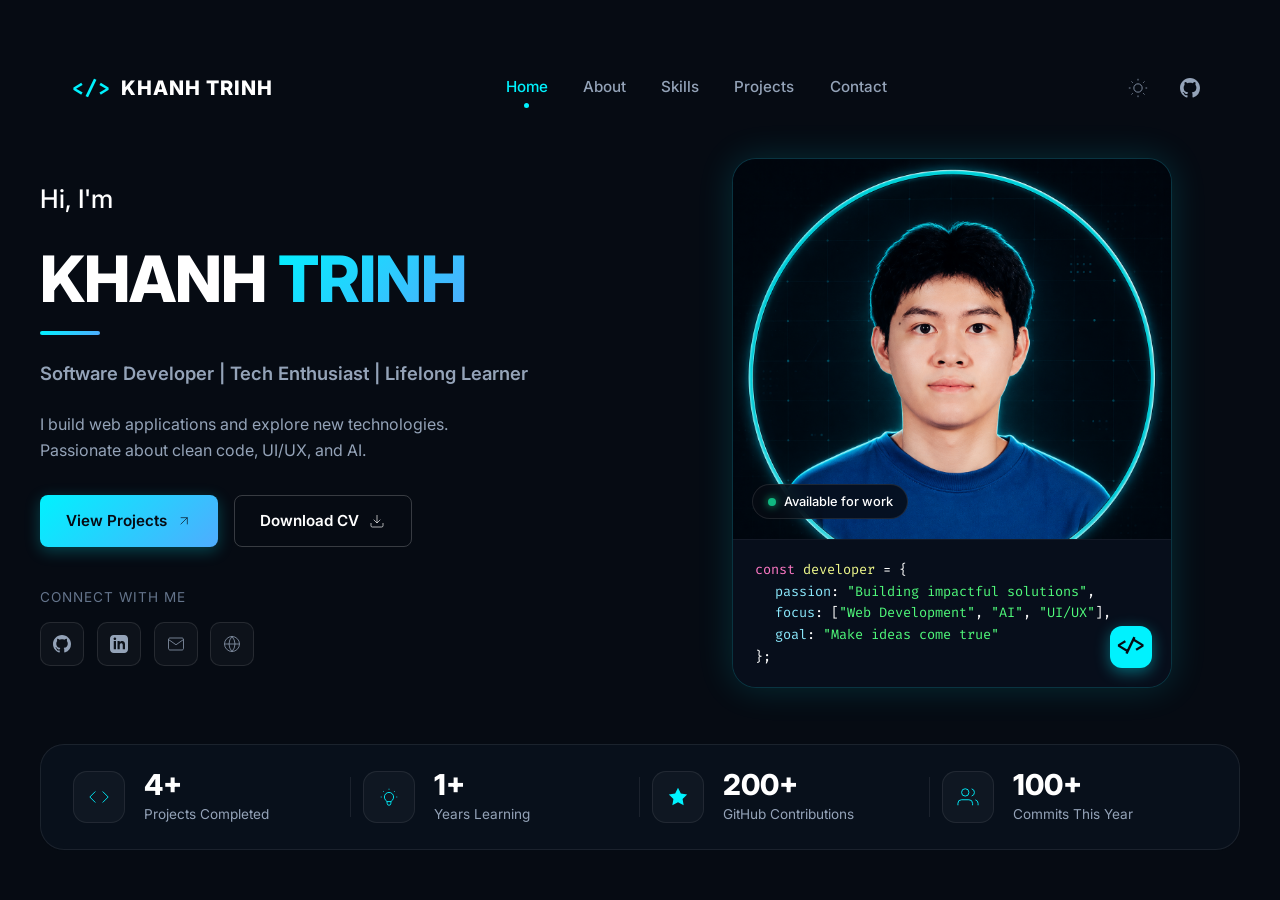
==== home/index.html @ 694c47f4 "Add Home UI component modules under home/ folder" ====
<!DOCTYPE html>
<html lang="en">
<head>
  <meta charset="UTF-8">
  <meta name="viewport" content="width=device-width, initial-scale=1.0">
  <title>Khanh Trinh - Software Developer Portfolio</title>
  <meta name="description" content="Personal portfolio of Khanh Trinh - Software Developer, Tech Enthusiast, and Lifelong Learner.">
  <link rel="stylesheet" href="css/variables.css">
  <link rel="stylesheet" href="css/navbar.css">
  <link rel="stylesheet" href="css/hero.css">
  <link rel="stylesheet" href="css/profile-card.css">
  <link rel="stylesheet" href="css/stats.css">
</head>
<body>
  <div class="container">
    <!-- Header / Navbar -->
    <header class="navbar">
      <div class="nav-brand">
        <span class="code-tag">&lt;/&gt;</span> KHANH TRINH
      </div>
      <nav>
        <ul class="nav-menu">
          <li><a href="#home" class="nav-link active">Home</a></li>
          <li><a href="#about" class="nav-link">About</a></li>
          <li><a href="#skills" class="nav-link">Skills</a></li>
          <li><a href="#projects" class="nav-link">Projects</a></li>
          <li><a href="#contact" class="nav-link">Contact</a></li>
        </ul>
      </nav>
      <div class="nav-actions">
        <button id="theme-toggle" class="icon-btn" aria-label="Toggle Theme">
          <svg width="20" height="20" fill="none" stroke="currentColor" viewBox="0 0 24 24"><circle cx="12" cy="12" r="5"></circle><line x1="12" y1="1" x2="12" y2="3"></line><line x1="12" y1="21" x2="12" y2="23"></line><line x1="4.22" y1="4.22" x2="5.64" y2="5.64"></line><line x1="18.36" y1="18.36" x2="19.78" y2="19.78"></line><line x1="1" y1="12" x2="3" y2="12"></line><line x1="21" y1="12" x2="23" y2="12"></line><line x1="4.22" y1="19.78" x2="5.64" y2="18.36"></line><line x1="18.36" y1="5.64" x2="19.78" y2="4.22"></line></svg>
        </button>
        <a href="https://github.com/KainChin" target="_blank" rel="noopener" class="icon-btn" aria-label="GitHub Profile">
          <svg width="20" height="20" fill="currentColor" viewBox="0 0 24 24"><path d="M12 0C5.37 0 0 5.37 0 12c0 5.31 3.435 9.795 8.205 11.385.6.105.825-.255.825-.57 0-.285-.015-1.23-.015-2.235-3.015.555-3.795-.735-4.035-1.41-.135-.345-.72-1.41-1.23-1.695-.42-.225-1.02-.78-.015-.795.945-.015 1.62.87 1.845 1.23 1.08 1.815 2.805 1.305 3.495.99.105-.78.42-1.305.765-1.605-2.67-.3-5.46-1.335-5.46-5.925 0-1.305.465-2.385 1.23-3.225-.12-.3-.54-1.53.12-3.18 0 0 1.005-.315 3.3 1.23.96-.27 1.98-.405 3-.405s2.04.135 3 .405c2.295-1.56 3.3-1.23 3.3-1.23.66 1.65.24 2.88.12 3.18.765.84 1.23 1.905 1.23 3.225 0 4.605-2.805 5.625-5.475 5.925.435.375.81 1.095.81 2.22 0 1.605-.015 2.895-.015 3.3 0 .315.225.69.825.57A12.02 12.02 0 0024 12c0-6.63-5.37-12-12-12z"/></svg>
        </a>
      </div>
    </header>

    <!-- Main Hero Section -->
    <main class="hero">
      <div class="hero-left">
        <div class="greeting">Hi, I'm</div>
        <h1 class="name-title">
          <span class="first-name">KHANH</span> <span class="last-name">TRINH</span>
        </h1>
        <div class="accent-line"></div>
        <div class="role-title">Software Developer | Tech Enthusiast | Lifelong Learner</div>
        <p class="description">
          I build web applications and explore new technologies.<br>
          Passionate about clean code, UI/UX, and AI.
        </p>

        <div class="hero-buttons">
          <a href="#projects" class="btn btn-primary">
            View Projects
            <svg width="16" height="16" fill="none" stroke="currentColor" viewBox="0 0 24 24"><line x1="7" y1="17" x2="17" y2="7"></line><polyline points="7 7 17 7 17 17"></polyline></svg>
          </a>
          <a href="#" class="btn btn-outline">
            Download CV
            <svg width="16" height="16" fill="none" stroke="currentColor" viewBox="0 0 24 24"><path d="M21 15v4a2 2 0 0 1-2 2H5a2 2 0 0 1-2-2v-4"></path><polyline points="7 10 12 15 17 10"></polyline><line x1="12" y1="15" x2="12" y2="3"></line></svg>
          </a>
        </div>

        <div class="social-section">
          <span class="social-title">Connect with me</span>
          <div class="social-links">
            <a href="https://github.com/KainChin" target="_blank" class="social-card" aria-label="GitHub"><svg width="18" height="18" fill="currentColor" viewBox="0 0 24 24"><path d="M12 0C5.37 0 0 5.37 0 12c0 5.31 3.435 9.795 8.205 11.385.6.105.825-.255.825-.57 0-.285-.015-1.23-.015-2.235-3.015.555-3.795-.735-4.035-1.41-.135-.345-.72-1.41-1.23-1.695-.42-.225-1.02-.78-.015-.795.945-.015 1.62.87 1.845 1.23 1.08 1.815 2.805 1.305 3.495.99.105-.78.42-1.305.765-1.605-2.67-.3-5.46-1.335-5.46-5.925 0-1.305.465-2.385 1.23-3.225-.12-.3-.54-1.53.12-3.18 0 0 1.005-.315 3.3 1.23.96-.27 1.98-.405 3-.405s2.04.135 3 .405c2.295-1.56 3.3-1.23 3.3-1.23.66 1.65.24 2.88.12 3.18.765.84 1.23 1.905 1.23 3.225 0 4.605-2.805 5.625-5.475 5.925.435.375.81 1.095.81 2.22 0 1.605-.015 2.895-.015 3.3 0 .315.225.69.825.57A12.02 12.02 0 0024 12c0-6.63-5.37-12-12-12z"/></svg></a>
            <a href="#" class="social-card" aria-label="LinkedIn"><svg width="18" height="18" fill="currentColor" viewBox="0 0 24 24"><path d="M19 0h-14c-2.761 0-5 2.239-5 5v14c0 2.761 2.239 5 5 5h14c2.762 0 5-2.239 5-5v-14c0-2.761-2.238-5-5-5zm-11 19h-3v-11h3v11zm-1.5-12.268c-.966 0-1.75-.79-1.75-1.764s.784-1.764 1.75-1.764 1.75.79 1.75 1.764-.783 1.764-1.75 1.764zm13.5 12.268h-3v-5.604c0-3.368-4-3.113-4 0v5.604h-3v-11h3v1.765c1.396-2.586 7-2.777 7 2.476v6.759z"/></svg></a>
            <a href="mailto:khanhtrinh@example.com" class="social-card" aria-label="Email"><svg width="18" height="18" fill="none" stroke="currentColor" viewBox="0 0 24 24"><path d="M4 4h16c1.1 0 2 .9 2 2v12c0 1.1-.9 2-2 2H4c-1.1 0-2-.9-2-2V6c0-1.1.9-2 2-2z"></path><polyline points="22,6 12,13 2,6"></polyline></svg></a>
            <a href="#" class="social-card" aria-label="Website"><svg width="18" height="18" fill="none" stroke="currentColor" viewBox="0 0 24 24"><circle cx="12" cy="12" r="10"></circle><line x1="2" y1="12" x2="22" y2="12"></line><path d="M12 2a15.3 15.3 0 0 1 4 10 15.3 15.3 0 0 1-4 10 15.3 15.3 0 0 1-4-10 15.3 15.3 0 0 1 4-10z"></path></svg></a>
          </div>
        </div>
      </div>

      <!-- Right Profile Card -->
      <div class="hero-right">
        <div class="profile-card">
          <div class="profile-image-container">
            <img src="../assets/images/avatar.png" alt="Khanh Trinh Profile Avatar">
            <div class="status-badge">
              <span class="status-dot"></span>
              Available for work
            </div>
          </div>
          <div class="code-snippet-card">
            <div><span class="keyword">const</span> <span class="variable">developer</span> = {</div>
            <div style="padding-left: 1.2rem;"><span class="property">passion</span>: <span class="string">"Building impactful solutions"</span>,</div>
            <div style="padding-left: 1.2rem;"><span class="property">focus</span>: [<span class="string">"Web Development"</span>, <span class="string">"AI"</span>, <span class="string">"UI/UX"</span>],</div>
            <div style="padding-left: 1.2rem;"><span class="property">goal</span>: <span class="string">"Make ideas come true"</span></div>
            <div>};</div>
          </div>
          <div class="floating-action-btn">&lt;/&gt;</div>
        </div>
      </div>
    </main>

    <!-- Bottom Stats Bar -->
    <section class="stats-bar">
      <div class="stat-item">
        <div class="stat-icon">
          <svg width="22" height="22" fill="none" stroke="currentColor" viewBox="0 0 24 24"><polyline points="16 18 22 12 16 6"></polyline><polyline points="8 6 2 12 8 18"></polyline></svg>
        </div>
        <div class="stat-content">
          <span class="stat-value">5+</span>
          <span class="stat-label">Projects Completed</span>
        </div>
      </div>
      <div class="stat-item">
        <div class="stat-icon">
          <svg width="22" height="22" fill="none" stroke="currentColor" viewBox="0 0 24 24"><path d="M9.663 17h4.673M12 3v1m6.364 1.636l-.707.707M21 12h-1M4 12H3m3.343-5.657l-.707-.707m2.828 9.9a5 5 0 117.072 0l-.548.547A3.374 3.374 0 0014 18.469V19a2 2 0 01-2 2h-0a2 2 0 01-2-2v-.531c0-.895-.356-1.754-.988-2.386l-.548-.547z"></path></svg>
        </div>
        <div class="stat-content">
          <span class="stat-value">2+</span>
          <span class="stat-label">Years Learning</span>
        </div>
      </div>
      <div class="stat-item">
        <div class="stat-icon">
          <svg width="22" height="22" fill="currentColor" viewBox="0 0 24 24"><polygon points="12 2 15.09 8.26 22 9.27 17 14.14 18.18 21.02 12 17.77 5.82 21.02 7 14.14 2 9.27 8.91 8.26 12 2"></polygon></svg>
        </div>
        <div class="stat-content">
          <span class="stat-value">200+</span>
          <span class="stat-label">GitHub Contributions</span>
        </div>
      </div>
      <div class="stat-item">
        <div class="stat-icon">
          <svg width="22" height="22" fill="none" stroke="currentColor" viewBox="0 0 24 24"><path d="M17 21v-2a4 4 0 0 0-4-4H5a4 4 0 0 0-4 4v2"></path><circle cx="9" cy="7" r="4"></circle><path d="M23 21v-2a4 4 0 0 0-3-3.87"></path><path d="M16 3.13a4 4 0 0 1 0 7.75"></path></svg>
        </div>
        <div class="stat-content">
          <span class="stat-value">100+</span>
          <span class="stat-label">Commits This Year</span>
        </div>
      </div>
    </section>
  </div>

  <script src="js/main.js"></script>
</body>
</html>
---- home/css/variables.css ----
@import url('https://fonts.googleapis.com/css2?family=Inter:wght@300;400;500;600;700;800&family=Fira+Code:wght@400;500&display=swap');

:root {
  --bg-color: #060b13;
  --card-bg: #0b1320;
  --card-border: rgba(0, 242, 254, 0.15);
  --text-primary: #ffffff;
  --text-secondary: #94a3b8;
  --text-muted: #64748b;
  --accent-cyan: #00f2fe;
  --accent-teal: #4facfe;
  --gradient-accent: linear-gradient(135deg, #00f2fe 0%, #4facfe 100%);
  --badge-bg: rgba(0, 242, 254, 0.1);
  --badge-text: #00f2fe;
  --code-bg: #070e1b;
  --stat-bg: rgba(11, 19, 32, 0.7);
  --shadow-glow: 0 0 35px rgba(0, 242, 254, 0.15);
  --font-main: 'Inter', system-ui, -apple-system, sans-serif;
  --font-code: 'Fira Code', monospace;
  --radius-lg: 24px;
  --radius-md: 14px;
  --radius-sm: 8px;
  --transition: all 0.3s cubic-bezier(0.4, 0, 0.2, 1);
}

* {
  margin: 0;
  padding: 0;
  box-sizing: border-box;
}

body {
  background-color: var(--bg-color);
  color: var(--text-primary);
  font-family: var(--font-main);
  min-height: 100vh;
  display: flex;
  flex-direction: column;
  align-items: center;
  justify-content: center;
  padding: 2rem 1rem;
  line-height: 1.6;
}

.container {
  max-width: 1200px;
  width: 100%;
  margin: 0 auto;
}
---- home/css/navbar.css ----
.navbar {
  display: flex;
  justify-content: space-between;
  align-items: center;
  padding: 1.25rem 2rem;
  width: 100%;
  margin-bottom: 2rem;
}

.nav-brand {
  display: flex;
  align-items: center;
  gap: 0.6rem;
  font-weight: 800;
  font-size: 1.25rem;
  letter-spacing: 1px;
}

.nav-brand .code-tag {
  color: var(--accent-cyan);
  font-family: var(--font-code);
}

.nav-menu {
  display: flex;
  align-items: center;
  gap: 2.2rem;
  list-style: none;
}

.nav-link {
  color: var(--text-secondary);
  text-decoration: none;
  font-size: 0.95rem;
  font-weight: 500;
  transition: var(--transition);
  position: relative;
  display: flex;
  flex-direction: column;
  align-items: center;
}

.nav-link:hover,
.nav-link.active {
  color: var(--text-primary);
}

.nav-link.active {
  color: var(--accent-cyan);
}

.nav-link.active::after {
  content: '';
  width: 5px;
  height: 5px;
  background-color: var(--accent-cyan);
  border-radius: 50%;
  position: absolute;
  bottom: -8px;
}

.nav-actions {
  display: flex;
  align-items: center;
  gap: 1rem;
}

.icon-btn {
  background: transparent;
  border: none;
  color: var(--text-secondary);
  cursor: pointer;
  padding: 0.5rem;
  border-radius: 50%;
  display: flex;
  align-items: center;
  justify-content: center;
  transition: var(--transition);
  text-decoration: none;
}

.icon-btn:hover {
  color: var(--text-primary);
  background: rgba(255, 255, 255, 0.05);
}

@media (max-width: 768px) {
  .navbar {
    flex-direction: column;
    gap: 1rem;
    padding: 1rem;
  }
  .nav-menu {
    gap: 1.2rem;
  }
}
---- home/css/hero.css ----
.hero {
  display: grid;
  grid-template-columns: 1fr 1fr;
  gap: 3rem;
  align-items: center;
  margin-bottom: 3.5rem;
}

.hero-left {
  display: flex;
  flex-direction: column;
  gap: 1.5rem;
}

.greeting {
  font-size: 1.6rem;
  color: var(--text-primary);
  font-weight: 500;
}

.name-title {
  font-size: 4rem;
  font-weight: 800;
  line-height: 1.1;
  letter-spacing: -1px;
}

.name-title .first-name {
  color: var(--text-primary);
}

.name-title .last-name {
  color: var(--accent-cyan);
  background: var(--gradient-accent);
  -webkit-background-clip: text;
  -webkit-text-fill-color: transparent;
}

.accent-line {
  width: 60px;
  height: 4px;
  background: var(--gradient-accent);
  border-radius: 2px;
  margin-top: -0.5rem;
}

.role-title {
  font-size: 1.15rem;
  color: var(--text-secondary);
  font-weight: 600;
}

.description {
  color: var(--text-secondary);
  font-size: 1rem;
  max-width: 500px;
}

.hero-buttons {
  display: flex;
  gap: 1rem;
  margin-top: 0.5rem;
}

.btn {
  display: inline-flex;
  align-items: center;
  gap: 0.6rem;
  padding: 0.8rem 1.6rem;
  border-radius: var(--radius-sm);
  font-weight: 600;
  font-size: 0.95rem;
  text-decoration: none;
  cursor: pointer;
  transition: var(--transition);
}

.btn-primary {
  background: var(--gradient-accent);
  color: #060b13;
  border: none;
  box-shadow: 0 4px 15px rgba(0, 242, 254, 0.25);
}

.btn-primary:hover {
  transform: translateY(-2px);
  box-shadow: 0 6px 20px rgba(0, 242, 254, 0.4);
}

.btn-outline {
  background: transparent;
  color: var(--text-primary);
  border: 1px solid rgba(255, 255, 255, 0.2);
}

.btn-outline:hover {
  border-color: var(--accent-cyan);
  color: var(--accent-cyan);
}

.social-section {
  display: flex;
  flex-direction: column;
  gap: 0.8rem;
  margin-top: 1rem;
}

.social-title {
  font-size: 0.85rem;
  color: var(--text-muted);
  text-transform: uppercase;
  letter-spacing: 1px;
}

.social-links {
  display: flex;
  gap: 0.8rem;
}

.social-card {
  width: 44px;
  height: 44px;
  border-radius: 10px;
  border: 1px solid rgba(255, 255, 255, 0.1);
  background: rgba(255, 255, 255, 0.03);
  display: flex;
  align-items: center;
  justify-content: center;
  color: var(--text-secondary);
  text-decoration: none;
  transition: var(--transition);
}

.social-card:hover {
  border-color: var(--accent-cyan);
  color: var(--accent-cyan);
  background: rgba(0, 242, 254, 0.05);
  transform: translateY(-2px);
}

@media (max-width: 900px) {
  .hero {
    grid-template-columns: 1fr;
    text-align: center;
    gap: 2rem;
  }
  .hero-left {
    align-items: center;
  }
  .accent-line {
    margin-left: auto;
    margin-right: auto;
  }
}
---- home/css/profile-card.css ----
.hero-right {
  display: flex;
  justify-content: center;
  position: relative;
}

.profile-card {
  width: 100%;
  max-width: 440px;
  background: var(--card-bg);
  border-radius: var(--radius-lg);
  overflow: hidden;
  border: 1px solid var(--card-border);
  box-shadow: var(--shadow-glow);
  position: relative;
  transition: var(--transition);
}

.profile-card:hover {
  border-color: rgba(0, 242, 254, 0.4);
}

.profile-image-container {
  width: 100%;
  height: 380px;
  position: relative;
  overflow: hidden;
}

.profile-image-container img {
  width: 100%;
  height: 100%;
  object-fit: cover;
  object-position: center top;
}

.status-badge {
  position: absolute;
  bottom: 1.2rem;
  left: 1.2rem;
  background: rgba(6, 11, 19, 0.85);
  backdrop-filter: blur(8px);
  padding: 0.4rem 0.9rem;
  border-radius: 30px;
  font-size: 0.8rem;
  font-weight: 500;
  display: flex;
  align-items: center;
  gap: 0.5rem;
  border: 1px solid rgba(255, 255, 255, 0.1);
  color: var(--text-primary);
}

.status-dot {
  width: 8px;
  height: 8px;
  background-color: #10b981;
  border-radius: 50%;
  box-shadow: 0 0 8px #10b981;
}

.code-snippet-card {
  background: var(--code-bg);
  padding: 1.2rem 1.4rem;
  font-family: var(--font-code);
  font-size: 0.85rem;
  border-top: 1px solid rgba(255, 255, 255, 0.05);
  position: relative;
}

.code-snippet-card .keyword {
  color: #ff79c6;
}

.code-snippet-card .variable {
  color: #f1fa8c;
}

.code-snippet-card .string {
  color: #50fa7b;
}

.code-snippet-card .property {
  color: #8be9fd;
}

.floating-action-btn {
  position: absolute;
  bottom: 1.2rem;
  right: 1.2rem;
  width: 42px;
  height: 42px;
  background: var(--accent-cyan);
  border-radius: 12px;
  display: flex;
  align-items: center;
  justify-content: center;
  color: #060b13;
  font-weight: 800;
  font-family: var(--font-code);
  font-size: 1.1rem;
  box-shadow: 0 4px 15px rgba(0, 242, 254, 0.4);
}
---- home/css/stats.css ----
.stats-bar {
  display: grid;
  grid-template-columns: repeat(4, 1fr);
  gap: 1.5rem;
  width: 100%;
  background: var(--stat-bg);
  backdrop-filter: blur(10px);
  border: 1px solid rgba(255, 255, 255, 0.08);
  border-radius: var(--radius-lg);
  padding: 1.5rem 2rem;
}

.stat-item {
  display: flex;
  align-items: center;
  gap: 1.2rem;
  position: relative;
}

.stat-item:not(:last-child)::after {
  content: '';
  position: absolute;
  right: -0.75rem;
  top: 15%;
  height: 70%;
  width: 1px;
  background: rgba(255, 255, 255, 0.08);
}

.stat-icon {
  width: 52px;
  height: 52px;
  border-radius: 14px;
  background: rgba(255, 255, 255, 0.03);
  border: 1px solid rgba(255, 255, 255, 0.08);
  display: flex;
  align-items: center;
  justify-content: center;
  color: var(--accent-cyan);
  font-size: 1.3rem;
}

.stat-content {
  display: flex;
  flex-direction: column;
}

.stat-value {
  font-size: 1.8rem;
  font-weight: 800;
  color: var(--text-primary);
  line-height: 1.1;
}

.stat-label {
  font-size: 0.85rem;
  color: var(--text-secondary);
  margin-top: 0.2rem;
}

@media (max-width: 900px) {
  .stats-bar {
    grid-template-columns: repeat(2, 1fr);
  }
  .stat-item:nth-child(2)::after {
    display: none;
  }
}

@media (max-width: 550px) {
  .stats-bar {
    grid-template-columns: 1fr;
  }
  .stat-item::after {
    display: none !important;
  }
}
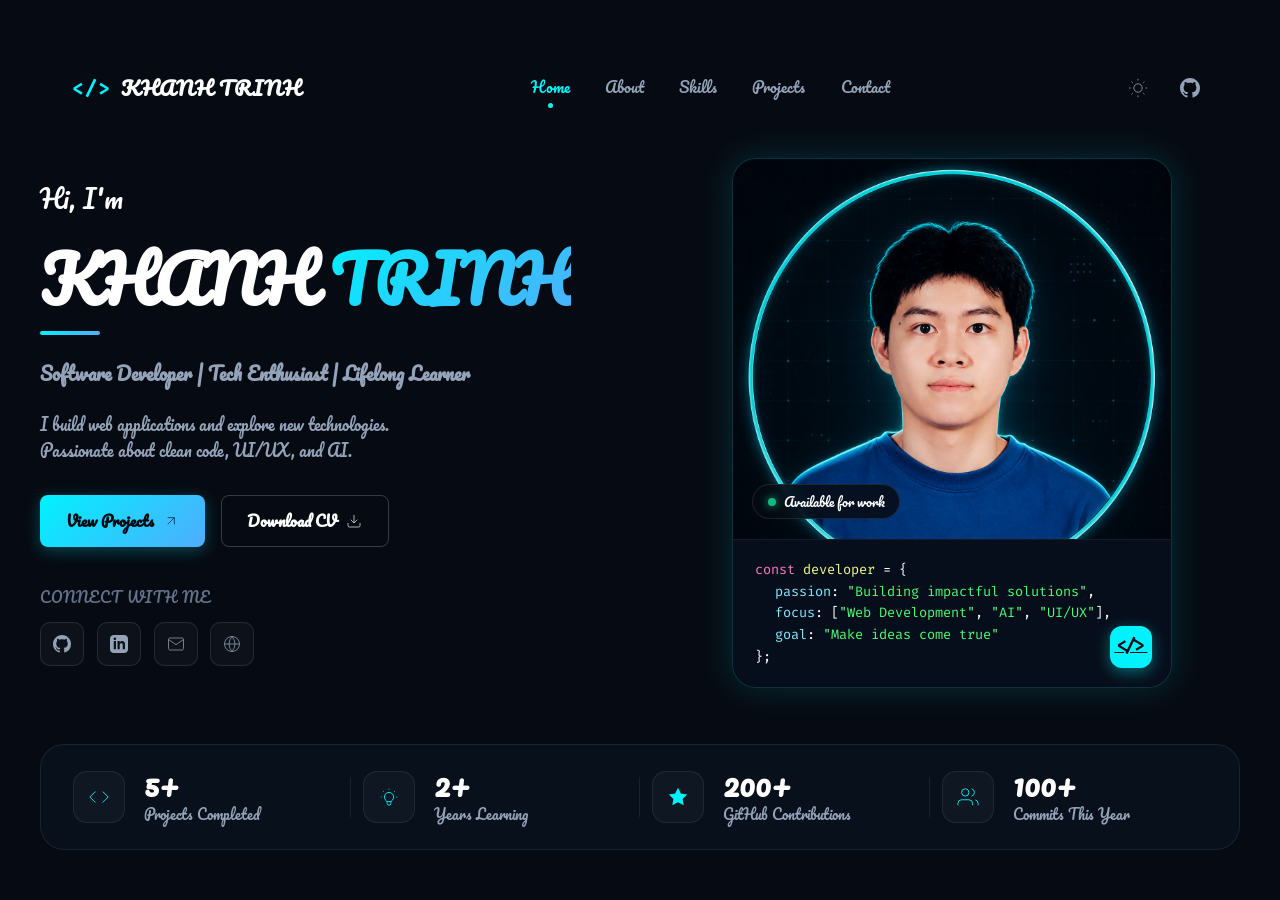
==== commit c86da8f4: "Add Light/Dark mode feature and update GitHub links to https://github.com/KainChin" ====
--- a/home/index.html
+++ b/home/index.html
@@ -90,7 +90,7 @@
             <div style="padding-left: 1.2rem;"><span class="property">goal</span>: <span class="string">"Make ideas come true"</span></div>
             <div>};</div>
           </div>
-          <div class="floating-action-btn">&lt;/&gt;</div>
+          <a href="https://github.com/KainChin" target="_blank" rel="noopener" class="floating-action-btn" title="Visit GitHub Profile">&lt;/&gt;</a>
         </div>
       </div>
     </main>
--- a/home/css/variables.css
+++ b/home/css/variables.css
@@ -1,4 +1,4 @@
-@import url('https://fonts.googleapis.com/css2?family=Inter:wght@300;400;500;600;700;800&family=Fira+Code:wght@400;500&display=swap');
+@import url('https://fonts.googleapis.com/css2?family=Pacifico&family=Inter:wght@300;400;500;600;700;800&family=Fira+Code:wght@400;500&display=swap');
 
 :root {
   --bg-color: #060b13;
@@ -15,7 +15,8 @@
   --code-bg: #070e1b;
   --stat-bg: rgba(11, 19, 32, 0.7);
   --shadow-glow: 0 0 35px rgba(0, 242, 254, 0.15);
-  --font-main: 'Inter', system-ui, -apple-system, sans-serif;
+  --font-main: 'Pacifico', cursive, 'Inter', system-ui, sans-serif;
+  --font-fancy: 'Pacifico', cursive;
   --font-code: 'Fira Code', monospace;
   --radius-lg: 24px;
   --radius-md: 14px;
@@ -40,6 +41,19 @@
   justify-content: center;
   padding: 2rem 1rem;
   line-height: 1.6;
+  transition: background-color 0.4s ease, color 0.4s ease;
+}
+
+body.light-theme {
+  --bg-color: #f1f5f9;
+  --card-bg: #ffffff;
+  --card-border: rgba(0, 180, 216, 0.25);
+  --text-primary: #0f172a;
+  --text-secondary: #475569;
+  --text-muted: #64748b;
+  --code-bg: #1e293b;
+  --stat-bg: rgba(255, 255, 255, 0.9);
+  --shadow-glow: 0 10px 30px rgba(0, 180, 216, 0.15);
 }
 
 .container {
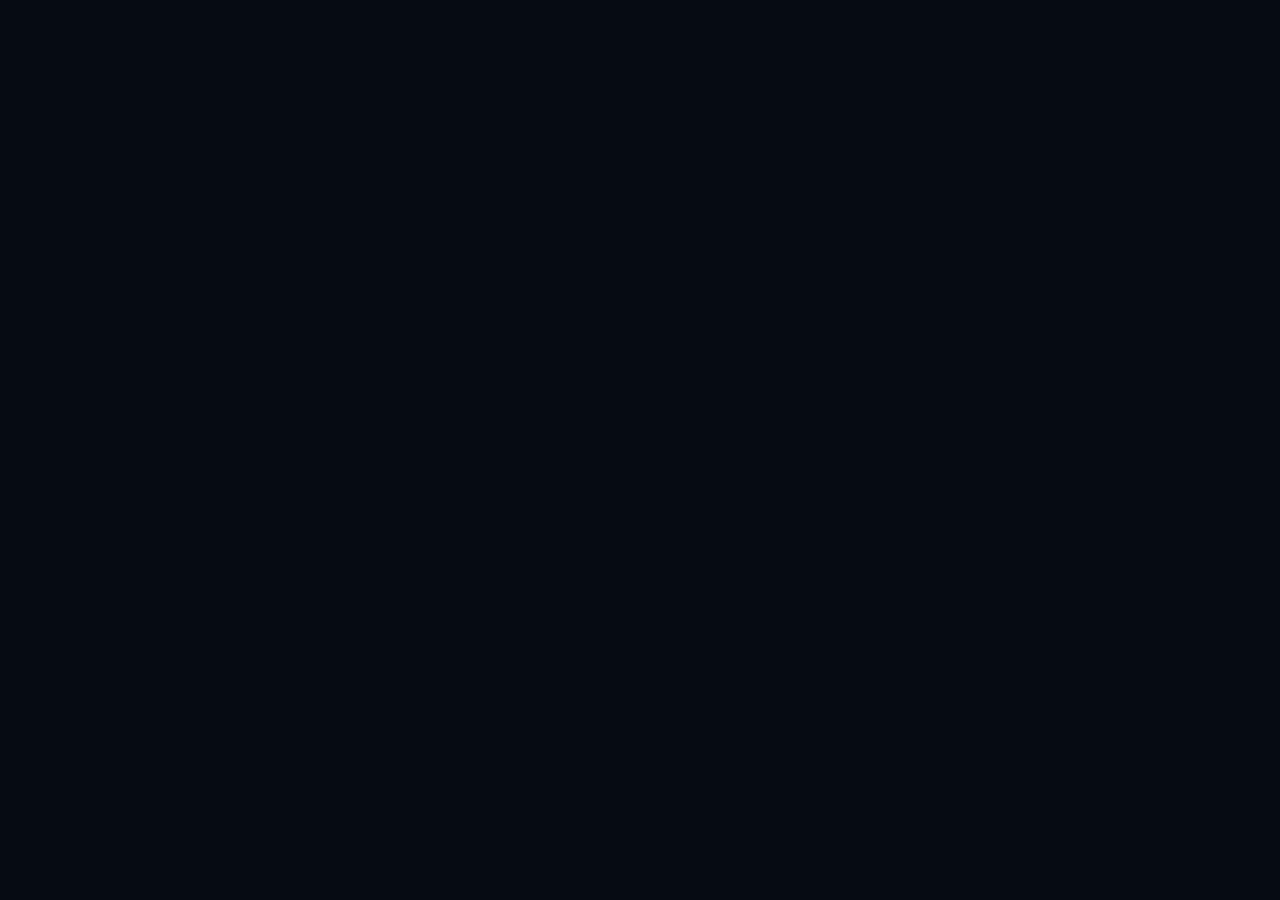
==== commit 3d570dd9: "Refactor Home UI to modular React components (under 200 lines each)" ====
--- a/home/index.html
+++ b/home/index.html
@@ -3,139 +3,30 @@
 <head>
   <meta charset="UTF-8">
   <meta name="viewport" content="width=device-width, initial-scale=1.0">
-  <title>Khanh Trinh - Software Developer Portfolio</title>
-  <meta name="description" content="Personal portfolio of Khanh Trinh - Software Developer, Tech Enthusiast, and Lifelong Learner.">
+  <title>Khanh Trinh - Software Developer Portfolio (React)</title>
+  <meta name="description" content="Personal portfolio of Khanh Trinh built with React. Software Developer, Tech Enthusiast, and Lifelong Learner.">
+  
+  <!-- CSS Design System Modules -->
   <link rel="stylesheet" href="css/variables.css">
   <link rel="stylesheet" href="css/navbar.css">
   <link rel="stylesheet" href="css/hero.css">
   <link rel="stylesheet" href="css/profile-card.css">
   <link rel="stylesheet" href="css/stats.css">
+
+  <!-- React 18 & Babel Standalone CDNs -->
+  <script src="https://unpkg.com/react@18/umd/react.production.min.js" crossorigin></script>
+  <script src="https://unpkg.com/react-dom@18/umd/react-dom.production.min.js" crossorigin></script>
+  <script src="https://unpkg.com/@babel/standalone/babel.min.js"></script>
 </head>
 <body>
-  <div class="container">
-    <!-- Header / Navbar -->
-    <header class="navbar">
-      <div class="nav-brand">
-        <span class="code-tag">&lt;/&gt;</span> KHANH TRINH
-      </div>
-      <nav>
-        <ul class="nav-menu">
-          <li><a href="#home" class="nav-link active">Home</a></li>
-          <li><a href="#about" class="nav-link">About</a></li>
-          <li><a href="#skills" class="nav-link">Skills</a></li>
-          <li><a href="#projects" class="nav-link">Projects</a></li>
-          <li><a href="#contact" class="nav-link">Contact</a></li>
-        </ul>
-      </nav>
-      <div class="nav-actions">
-        <button id="theme-toggle" class="icon-btn" aria-label="Toggle Theme">
-          <svg width="20" height="20" fill="none" stroke="currentColor" viewBox="0 0 24 24"><circle cx="12" cy="12" r="5"></circle><line x1="12" y1="1" x2="12" y2="3"></line><line x1="12" y1="21" x2="12" y2="23"></line><line x1="4.22" y1="4.22" x2="5.64" y2="5.64"></line><line x1="18.36" y1="18.36" x2="19.78" y2="19.78"></line><line x1="1" y1="12" x2="3" y2="12"></line><line x1="21" y1="12" x2="23" y2="12"></line><line x1="4.22" y1="19.78" x2="5.64" y2="18.36"></line><line x1="18.36" y1="5.64" x2="19.78" y2="4.22"></line></svg>
-        </button>
-        <a href="https://github.com/KainChin" target="_blank" rel="noopener" class="icon-btn" aria-label="GitHub Profile">
-          <svg width="20" height="20" fill="currentColor" viewBox="0 0 24 24"><path d="M12 0C5.37 0 0 5.37 0 12c0 5.31 3.435 9.795 8.205 11.385.6.105.825-.255.825-.57 0-.285-.015-1.23-.015-2.235-3.015.555-3.795-.735-4.035-1.41-.135-.345-.72-1.41-1.23-1.695-.42-.225-1.02-.78-.015-.795.945-.015 1.62.87 1.845 1.23 1.08 1.815 2.805 1.305 3.495.99.105-.78.42-1.305.765-1.605-2.67-.3-5.46-1.335-5.46-5.925 0-1.305.465-2.385 1.23-3.225-.12-.3-.54-1.53.12-3.18 0 0 1.005-.315 3.3 1.23.96-.27 1.98-.405 3-.405s2.04.135 3 .405c2.295-1.56 3.3-1.23 3.3-1.23.66 1.65.24 2.88.12 3.18.765.84 1.23 1.905 1.23 3.225 0 4.605-2.805 5.625-5.475 5.925.435.375.81 1.095.81 2.22 0 1.605-.015 2.895-.015 3.3 0 .315.225.69.825.57A12.02 12.02 0 0024 12c0-6.63-5.37-12-12-12z"/></svg>
-        </a>
-      </div>
-    </header>
+  <!-- React Mount Point -->
+  <div id="root"></div>
 
-    <!-- Main Hero Section -->
-    <main class="hero">
-      <div class="hero-left">
-        <div class="greeting">Hi, I'm</div>
-        <h1 class="name-title">
-          <span class="first-name">KHANH</span> <span class="last-name">TRINH</span>
-        </h1>
-        <div class="accent-line"></div>
-        <div class="role-title">Software Developer | Tech Enthusiast | Lifelong Learner</div>
-        <p class="description">
-          I build web applications and explore new technologies.<br>
-          Passionate about clean code, UI/UX, and AI.
-        </p>
-
-        <div class="hero-buttons">
-          <a href="#projects" class="btn btn-primary">
-            View Projects
-            <svg width="16" height="16" fill="none" stroke="currentColor" viewBox="0 0 24 24"><line x1="7" y1="17" x2="17" y2="7"></line><polyline points="7 7 17 7 17 17"></polyline></svg>
-          </a>
-          <a href="#" class="btn btn-outline">
-            Download CV
-            <svg width="16" height="16" fill="none" stroke="currentColor" viewBox="0 0 24 24"><path d="M21 15v4a2 2 0 0 1-2 2H5a2 2 0 0 1-2-2v-4"></path><polyline points="7 10 12 15 17 10"></polyline><line x1="12" y1="15" x2="12" y2="3"></line></svg>
-          </a>
-        </div>
-
-        <div class="social-section">
-          <span class="social-title">Connect with me</span>
-          <div class="social-links">
-            <a href="https://github.com/KainChin" target="_blank" class="social-card" aria-label="GitHub"><svg width="18" height="18" fill="currentColor" viewBox="0 0 24 24"><path d="M12 0C5.37 0 0 5.37 0 12c0 5.31 3.435 9.795 8.205 11.385.6.105.825-.255.825-.57 0-.285-.015-1.23-.015-2.235-3.015.555-3.795-.735-4.035-1.41-.135-.345-.72-1.41-1.23-1.695-.42-.225-1.02-.78-.015-.795.945-.015 1.62.87 1.845 1.23 1.08 1.815 2.805 1.305 3.495.99.105-.78.42-1.305.765-1.605-2.67-.3-5.46-1.335-5.46-5.925 0-1.305.465-2.385 1.23-3.225-.12-.3-.54-1.53.12-3.18 0 0 1.005-.315 3.3 1.23.96-.27 1.98-.405 3-.405s2.04.135 3 .405c2.295-1.56 3.3-1.23 3.3-1.23.66 1.65.24 2.88.12 3.18.765.84 1.23 1.905 1.23 3.225 0 4.605-2.805 5.625-5.475 5.925.435.375.81 1.095.81 2.22 0 1.605-.015 2.895-.015 3.3 0 .315.225.69.825.57A12.02 12.02 0 0024 12c0-6.63-5.37-12-12-12z"/></svg></a>
-            <a href="#" class="social-card" aria-label="LinkedIn"><svg width="18" height="18" fill="currentColor" viewBox="0 0 24 24"><path d="M19 0h-14c-2.761 0-5 2.239-5 5v14c0 2.761 2.239 5 5 5h14c2.762 0 5-2.239 5-5v-14c0-2.761-2.238-5-5-5zm-11 19h-3v-11h3v11zm-1.5-12.268c-.966 0-1.75-.79-1.75-1.764s.784-1.764 1.75-1.764 1.75.79 1.75 1.764-.783 1.764-1.75 1.764zm13.5 12.268h-3v-5.604c0-3.368-4-3.113-4 0v5.604h-3v-11h3v1.765c1.396-2.586 7-2.777 7 2.476v6.759z"/></svg></a>
-            <a href="mailto:khanhtrinh@example.com" class="social-card" aria-label="Email"><svg width="18" height="18" fill="none" stroke="currentColor" viewBox="0 0 24 24"><path d="M4 4h16c1.1 0 2 .9 2 2v12c0 1.1-.9 2-2 2H4c-1.1 0-2-.9-2-2V6c0-1.1.9-2 2-2z"></path><polyline points="22,6 12,13 2,6"></polyline></svg></a>
-            <a href="#" class="social-card" aria-label="Website"><svg width="18" height="18" fill="none" stroke="currentColor" viewBox="0 0 24 24"><circle cx="12" cy="12" r="10"></circle><line x1="2" y1="12" x2="22" y2="12"></line><path d="M12 2a15.3 15.3 0 0 1 4 10 15.3 15.3 0 0 1-4 10 15.3 15.3 0 0 1-4-10 15.3 15.3 0 0 1 4-10z"></path></svg></a>
-          </div>
-        </div>
-      </div>
-
-      <!-- Right Profile Card -->
-      <div class="hero-right">
-        <div class="profile-card">
-          <div class="profile-image-container">
-            <img src="../assets/images/avatar.png" alt="Khanh Trinh Profile Avatar">
-            <div class="status-badge">
-              <span class="status-dot"></span>
-              Available for work
-            </div>
-          </div>
-          <div class="code-snippet-card">
-            <div><span class="keyword">const</span> <span class="variable">developer</span> = {</div>
-            <div style="padding-left: 1.2rem;"><span class="property">passion</span>: <span class="string">"Building impactful solutions"</span>,</div>
-            <div style="padding-left: 1.2rem;"><span class="property">focus</span>: [<span class="string">"Web Development"</span>, <span class="string">"AI"</span>, <span class="string">"UI/UX"</span>],</div>
-            <div style="padding-left: 1.2rem;"><span class="property">goal</span>: <span class="string">"Make ideas come true"</span></div>
-            <div>};</div>
-          </div>
-          <a href="https://github.com/KainChin" target="_blank" rel="noopener" class="floating-action-btn" title="Visit GitHub Profile">&lt;/&gt;</a>
-        </div>
-      </div>
-    </main>
-
-    <!-- Bottom Stats Bar -->
-    <section class="stats-bar">
-      <div class="stat-item">
-        <div class="stat-icon">
-          <svg width="22" height="22" fill="none" stroke="currentColor" viewBox="0 0 24 24"><polyline points="16 18 22 12 16 6"></polyline><polyline points="8 6 2 12 8 18"></polyline></svg>
-        </div>
-        <div class="stat-content">
-          <span class="stat-value">5+</span>
-          <span class="stat-label">Projects Completed</span>
-        </div>
-      </div>
-      <div class="stat-item">
-        <div class="stat-icon">
-          <svg width="22" height="22" fill="none" stroke="currentColor" viewBox="0 0 24 24"><path d="M9.663 17h4.673M12 3v1m6.364 1.636l-.707.707M21 12h-1M4 12H3m3.343-5.657l-.707-.707m2.828 9.9a5 5 0 117.072 0l-.548.547A3.374 3.374 0 0014 18.469V19a2 2 0 01-2 2h-0a2 2 0 01-2-2v-.531c0-.895-.356-1.754-.988-2.386l-.548-.547z"></path></svg>
-        </div>
-        <div class="stat-content">
-          <span class="stat-value">2+</span>
-          <span class="stat-label">Years Learning</span>
-        </div>
-      </div>
-      <div class="stat-item">
-        <div class="stat-icon">
-          <svg width="22" height="22" fill="currentColor" viewBox="0 0 24 24"><polygon points="12 2 15.09 8.26 22 9.27 17 14.14 18.18 21.02 12 17.77 5.82 21.02 7 14.14 2 9.27 8.91 8.26 12 2"></polygon></svg>
-        </div>
-        <div class="stat-content">
-          <span class="stat-value">200+</span>
-          <span class="stat-label">GitHub Contributions</span>
-        </div>
-      </div>
-      <div class="stat-item">
-        <div class="stat-icon">
-          <svg width="22" height="22" fill="none" stroke="currentColor" viewBox="0 0 24 24"><path d="M17 21v-2a4 4 0 0 0-4-4H5a4 4 0 0 0-4 4v2"></path><circle cx="9" cy="7" r="4"></circle><path d="M23 21v-2a4 4 0 0 0-3-3.87"></path><path d="M16 3.13a4 4 0 0 1 0 7.75"></path></svg>
-        </div>
-        <div class="stat-content">
-          <span class="stat-value">100+</span>
-          <span class="stat-label">Commits This Year</span>
-        </div>
-      </div>
-    </section>
-  </div>
-
-  <script src="js/main.js"></script>
+  <!-- Load Modular React JSX Components -->
+  <script type="text/babel" src="src/components/Navbar.jsx"></script>
+  <script type="text/babel" src="src/components/Hero.jsx"></script>
+  <script type="text/babel" src="src/components/ProfileCard.jsx"></script>
+  <script type="text/babel" src="src/components/Stats.jsx"></script>
+  <script type="text/babel" src="src/App.jsx"></script>
 </body>
 </html>
